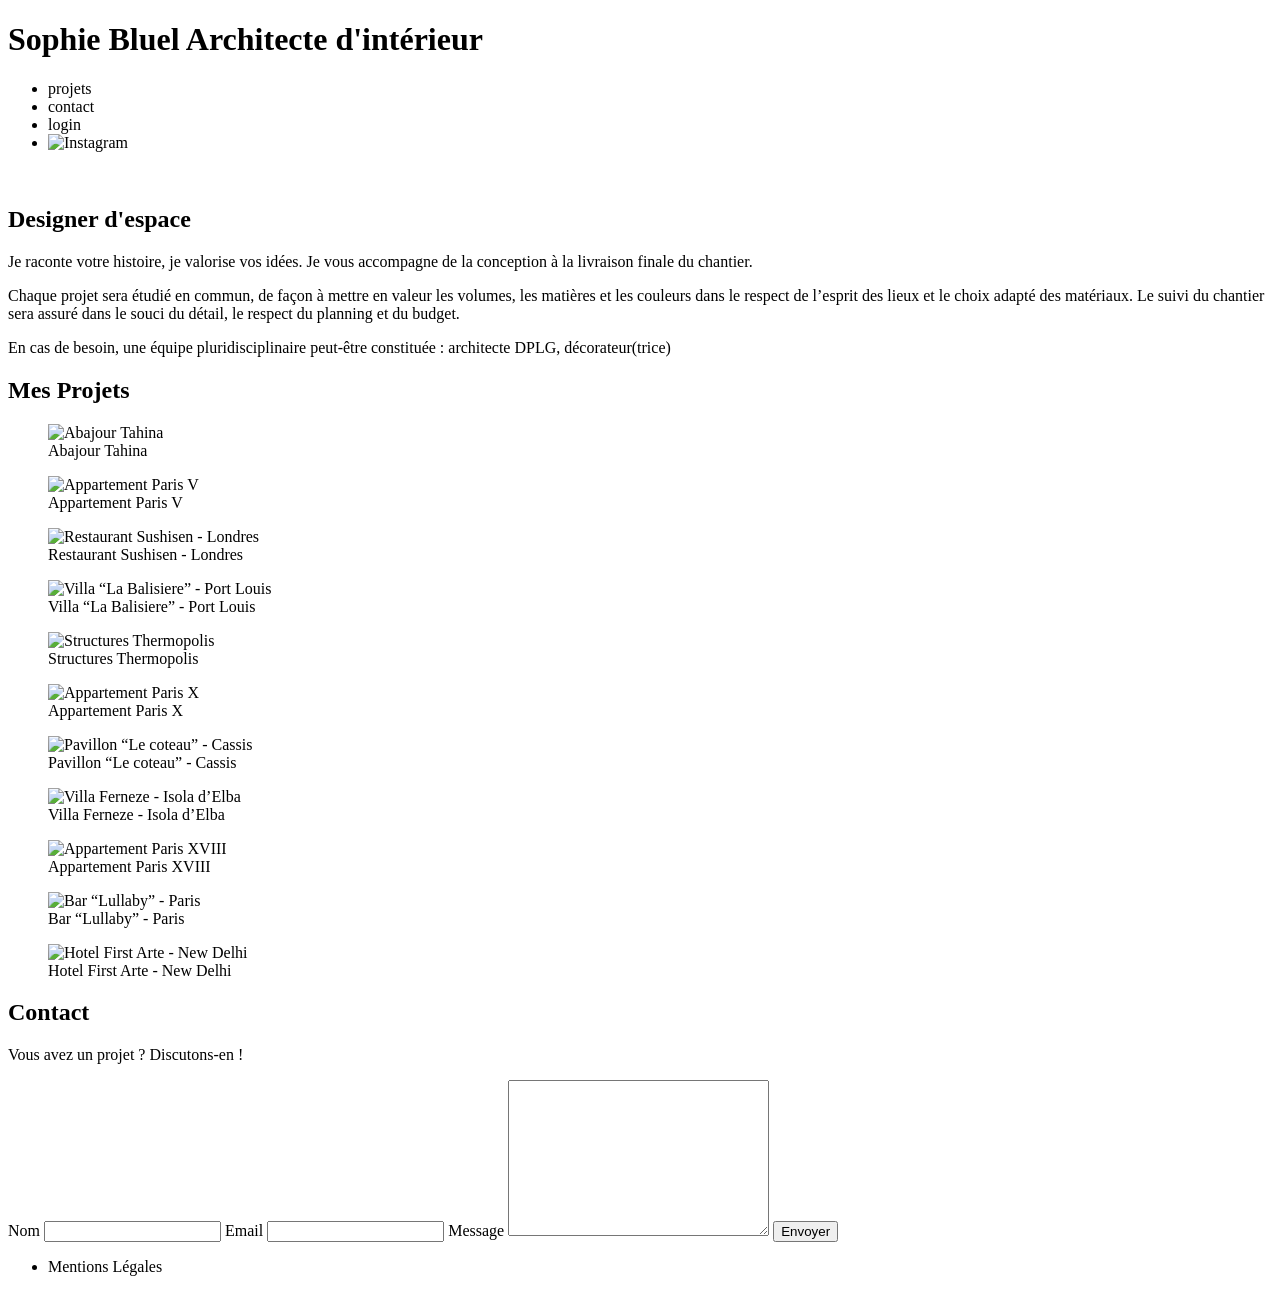
==== FrontEnd/index.html @ df0f7455 "first commit" ====
<!doctype html>
<html lang="fr">
  <head>
    <meta charset="UTF-8" />
    <title>Sophie Bluel - Architecte d'intérieur</title>
    <meta name="viewport" content="width=device-width, initial-scale=1.0" />
    <link rel="preconnect" href="https://fonts.googleapis.com" />
    <link rel="preconnect" href="https://fonts.gstatic.com" crossorigin />
    <link
      href="https://fonts.googleapis.com/css2?family=Syne:wght@700;800&family=Work+Sans&display=swap"
      rel="stylesheet"
    />
    <meta name="description" content="" />
    <link rel="stylesheet" href="./assets/style.css" />
  </head>
  <body>
    <header>
      <h1>Sophie Bluel <span>Architecte d'intérieur</span></h1>
      <nav>
        <ul>
          <li>projets</li>
          <li>contact</li>
          <li>login</li>
          <li><img src="./assets/icons/instagram.png" alt="Instagram" /></li>
        </ul>
      </nav>
    </header>
    <main>
      <section id="introduction">
        <figure>
          <img src="./assets/images/sophie-bluel.png" alt="" />
        </figure>
        <article>
          <h2>Designer d'espace</h2>
          <p>
            Je raconte votre histoire, je valorise vos idées. Je vous accompagne
            de la conception à la livraison finale du chantier.
          </p>
          <p>
            Chaque projet sera étudié en commun, de façon à mettre en valeur les
            volumes, les matières et les couleurs dans le respect de l’esprit
            des lieux et le choix adapté des matériaux. Le suivi du chantier
            sera assuré dans le souci du détail, le respect du planning et du
            budget.
          </p>
          <p>
            En cas de besoin, une équipe pluridisciplinaire peut-être constituée
            : architecte DPLG, décorateur(trice)
          </p>
        </article>
      </section>
      <section id="portfolio">
        <h2>Mes Projets</h2>
        <div class="gallery">
          <figure>
            <img src="assets/images/abajour-tahina.png" alt="Abajour Tahina" />
            <figcaption>Abajour Tahina</figcaption>
          </figure>
          <figure>
            <img
              src="assets/images/appartement-paris-v.png"
              alt="Appartement Paris V"
            />
            <figcaption>Appartement Paris V</figcaption>
          </figure>
          <figure>
            <img
              src="assets/images/restaurant-sushisen-londres.png"
              alt="Restaurant Sushisen - Londres"
            />
            <figcaption>Restaurant Sushisen - Londres</figcaption>
          </figure>
          <figure>
            <img
              src="assets/images/la-balisiere.png"
              alt="Villa “La Balisiere” - Port Louis"
            />
            <figcaption>Villa “La Balisiere” - Port Louis</figcaption>
          </figure>
          <figure>
            <img
              src="assets/images/structures-thermopolis.png"
              alt="Structures Thermopolis"
            />
            <figcaption>Structures Thermopolis</figcaption>
          </figure>
          <figure>
            <img
              src="assets/images/appartement-paris-x.png"
              alt="Appartement Paris X"
            />
            <figcaption>Appartement Paris X</figcaption>
          </figure>
          <figure>
            <img
              src="assets/images/le-coteau-cassis.png"
              alt="Pavillon “Le coteau” - Cassis"
            />
            <figcaption>Pavillon “Le coteau” - Cassis</figcaption>
          </figure>
          <figure>
            <img
              src="assets/images/villa-ferneze.png"
              alt="Villa Ferneze - Isola d’Elba"
            />
            <figcaption>Villa Ferneze - Isola d’Elba</figcaption>
          </figure>
          <figure>
            <img
              src="assets/images/appartement-paris-xviii.png"
              alt="Appartement Paris XVIII"
            />
            <figcaption>Appartement Paris XVIII</figcaption>
          </figure>
          <figure>
            <img
              src="assets/images/bar-lullaby-paris.png"
              alt="Bar “Lullaby” - Paris"
            />
            <figcaption>Bar “Lullaby” - Paris</figcaption>
          </figure>
          <figure>
            <img
              src="assets/images/hotel-first-arte-new-delhi.png"
              alt="Hotel First Arte - New Delhi"
            />
            <figcaption>Hotel First Arte - New Delhi</figcaption>
          </figure>
        </div>
      </section>
      <section id="contact">
        <h2>Contact</h2>
        <p>Vous avez un projet ? Discutons-en !</p>
        <form action="#" method="post">
          <label for="name">Nom</label>
          <input type="text" name="name" id="name" />
          <label for="email">Email</label>
          <input type="email" name="email" id="email" />
          <label for="message">Message</label>
          <textarea name="message" id="message" cols="30" rows="10"></textarea>
          <input type="submit" value="Envoyer" />
        </form>
      </section>
    </main>

    <footer>
      <nav>
        <ul>
          <li>Mentions Légales</li>
        </ul>
      </nav>
    </footer>
  </body>
</html>
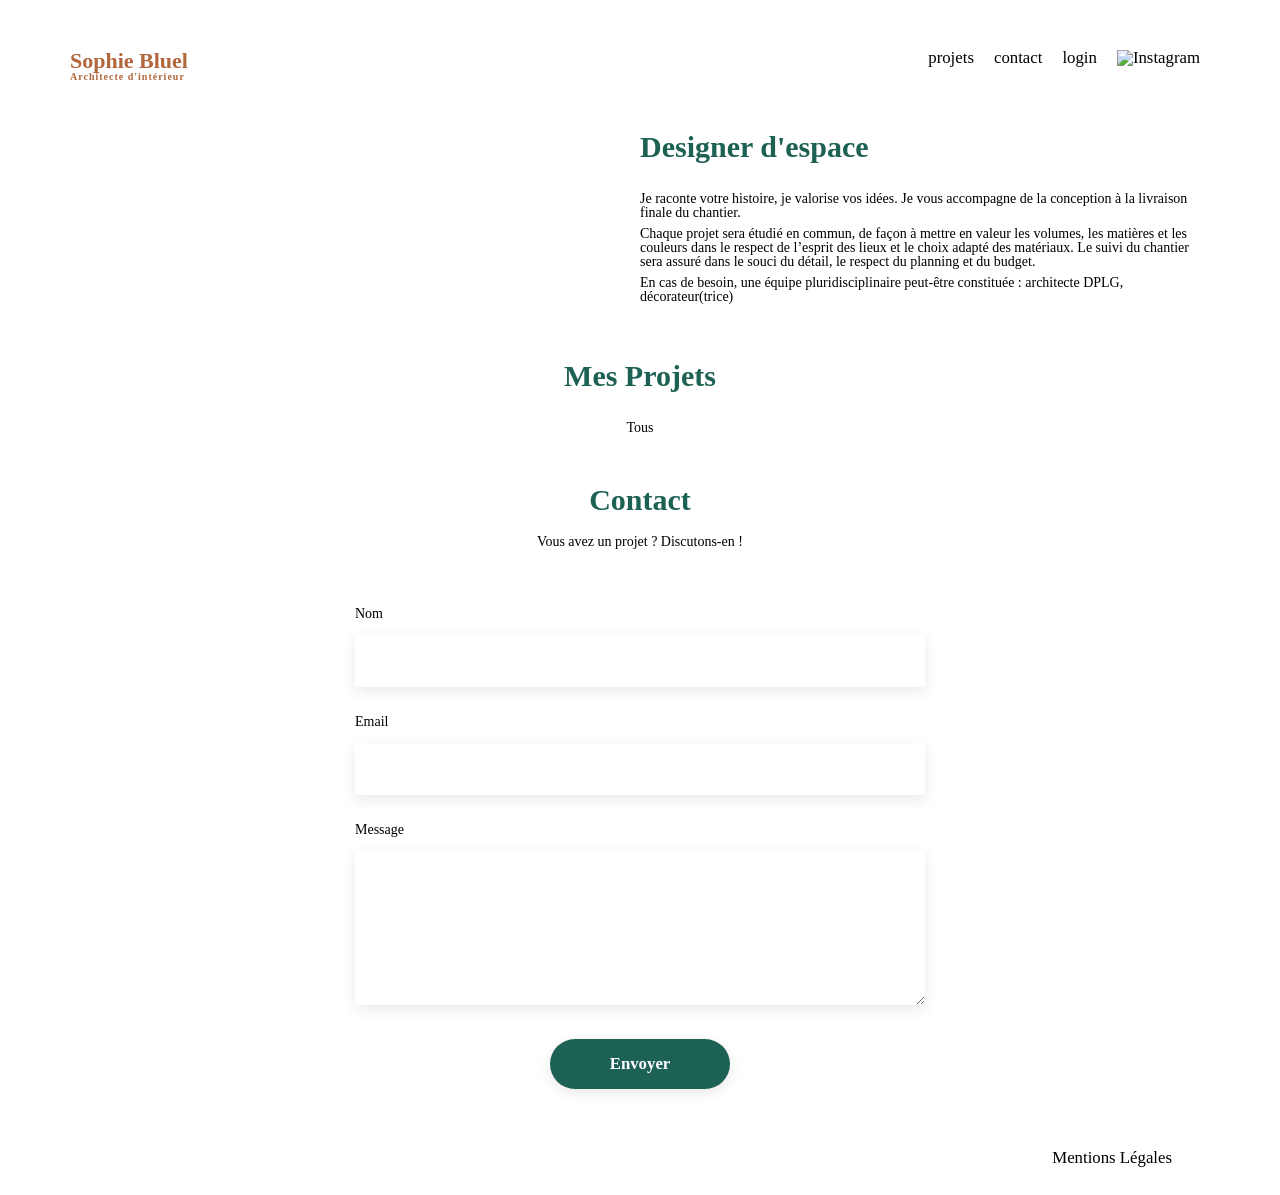
==== commit 321bac4f: "setFilter" ====
--- a/FrontEnd/index.html
+++ b/FrontEnd/index.html
@@ -12,6 +12,7 @@
     />
     <meta name="description" content="" />
     <link rel="stylesheet" href="./assets/style.css" />
+    <script src="./js/app.js" defer></script>
   </head>
   <body>
     <header>
@@ -51,82 +52,10 @@
       </section>
       <section id="portfolio">
         <h2>Mes Projets</h2>
-        <div class="gallery">
-          <figure>
-            <img src="assets/images/abajour-tahina.png" alt="Abajour Tahina" />
-            <figcaption>Abajour Tahina</figcaption>
-          </figure>
-          <figure>
-            <img
-              src="assets/images/appartement-paris-v.png"
-              alt="Appartement Paris V"
-            />
-            <figcaption>Appartement Paris V</figcaption>
-          </figure>
-          <figure>
-            <img
-              src="assets/images/restaurant-sushisen-londres.png"
-              alt="Restaurant Sushisen - Londres"
-            />
-            <figcaption>Restaurant Sushisen - Londres</figcaption>
-          </figure>
-          <figure>
-            <img
-              src="assets/images/la-balisiere.png"
-              alt="Villa “La Balisiere” - Port Louis"
-            />
-            <figcaption>Villa “La Balisiere” - Port Louis</figcaption>
-          </figure>
-          <figure>
-            <img
-              src="assets/images/structures-thermopolis.png"
-              alt="Structures Thermopolis"
-            />
-            <figcaption>Structures Thermopolis</figcaption>
-          </figure>
-          <figure>
-            <img
-              src="assets/images/appartement-paris-x.png"
-              alt="Appartement Paris X"
-            />
-            <figcaption>Appartement Paris X</figcaption>
-          </figure>
-          <figure>
-            <img
-              src="assets/images/le-coteau-cassis.png"
-              alt="Pavillon “Le coteau” - Cassis"
-            />
-            <figcaption>Pavillon “Le coteau” - Cassis</figcaption>
-          </figure>
-          <figure>
-            <img
-              src="assets/images/villa-ferneze.png"
-              alt="Villa Ferneze - Isola d’Elba"
-            />
-            <figcaption>Villa Ferneze - Isola d’Elba</figcaption>
-          </figure>
-          <figure>
-            <img
-              src="assets/images/appartement-paris-xviii.png"
-              alt="Appartement Paris XVIII"
-            />
-            <figcaption>Appartement Paris XVIII</figcaption>
-          </figure>
-          <figure>
-            <img
-              src="assets/images/bar-lullaby-paris.png"
-              alt="Bar “Lullaby” - Paris"
-            />
-            <figcaption>Bar “Lullaby” - Paris</figcaption>
-          </figure>
-          <figure>
-            <img
-              src="assets/images/hotel-first-arte-new-delhi.png"
-              alt="Hotel First Arte - New Delhi"
-            />
-            <figcaption>Hotel First Arte - New Delhi</figcaption>
-          </figure>
+        <div class="div-container">
+          <div>Tous</div>
         </div>
+        <div class="gallery"></div>
       </section>
       <section id="contact">
         <h2>Contact</h2>
--- a/FrontEnd/assets/style.css
+++ b/FrontEnd/assets/style.css
@@ -0,0 +1,194 @@
+/* http://meyerweb.com/eric/tools/css/reset/
+   v2.0 | 20110126
+   License: none (public domain)
+*/
+
+html, body, div, span, applet, object, iframe,
+h1, h2, h3, h4, h5, h6, p, blockquote, pre,
+a, abbr, acronym, address, big, cite, code,
+del, dfn, em, img, ins, kbd, q, s, samp,
+small, strike, strong, sub, sup, tt, var,
+b, u, i, center,
+dl, dt, dd, ol, ul, li,
+fieldset, form, label, legend,
+table, caption, tbody, tfoot, thead, tr, th, td,
+article, aside, canvas, details, embed,
+figure, figcaption, footer, header, hgroup,
+menu, nav, output, ruby, section, summary,
+time, mark, audio, video {
+	margin: 0;
+	padding: 0;
+	border: 0;
+	font-size: 100%;
+	font: inherit;
+	vertical-align: baseline;
+}
+/* HTML5 display-role reset for older browsers */
+article, aside, details, figcaption, figure,
+footer, header, hgroup, menu, nav, section {
+	display: block;
+}
+body {
+	line-height: 1;
+}
+ol, ul {
+	list-style: none;
+}
+blockquote, q {
+	quotes: none;
+}
+blockquote:before, blockquote:after,
+q:before, q:after {
+	content: '';
+	content: none;
+}
+table {
+	border-collapse: collapse;
+	border-spacing: 0;
+}
+/** end reset css**/
+body {
+	max-width: 1140px;
+	margin:auto;
+	font-family: 'Work Sans' ;
+	font-size: 14px;
+}
+header {
+	display: flex;
+	justify-content: space-between;
+	margin: 50px 0
+}
+section {
+	margin: 50px 0
+}
+
+h1{
+	display: flex;
+	flex-direction: column;
+	font-family: 'Syne';
+	font-size: 22px;
+	font-weight: 800;
+	color: #B1663C
+}
+
+h1 > span {
+	font-family: 'Work Sans';
+	font-size:10px;
+	letter-spacing: 0.1em;
+;
+}
+
+h2{
+	font-family: 'Syne';
+	font-weight: 700;
+	font-size: 30px;
+	color: #1D6154
+}
+nav ul {
+	display: flex;
+	align-items: center;
+	list-style-type: none;
+
+}
+nav li {
+	padding: 0 10px;
+	font-size: 1.2em;
+}
+
+li:hover {
+	color: #B1663C;
+}
+#introduction {
+	display: flex;
+	align-items: center;
+}
+#introduction figure {
+	flex: 1
+}
+#introduction img {
+	display: block;
+	margin: auto;
+	width: 80%;
+}
+
+#introduction article {
+	flex: 1
+}
+#introduction h2 {
+	margin-bottom: 1em;
+}
+
+#introduction p {
+	margin-bottom: 0.5em;
+}
+#portfolio h2 {
+	text-align: center;
+	margin-bottom: 1em;
+}
+.div-container {
+	width: 70%;
+	display: flex;
+	justify-content: space-around;
+	margin: 0 auto;
+}
+.gallery {
+	width: 100%;
+	display: grid;
+	grid-template-columns: 1fr 1fr 1fr;
+	grid-column-gap: 20px;
+	grid-row-gap: 20px;
+}
+
+.gallery img {
+	width: 100%;
+
+}
+#contact {
+	width: 50%;
+margin: auto;
+}
+#contact > * {
+	text-align: center;
+
+}
+#contact h2{
+	margin-bottom: 20px;
+}
+#contact form {
+	text-align: left;
+	margin-top:30px;
+	display: flex;
+	flex-direction: column;
+}
+
+#contact input {
+	height: 50px;
+	font-size: 1.2em;
+	border: none;
+	box-shadow: 0px 4px 14px rgba(0, 0, 0, 0.09);
+}
+#contact label {
+	margin: 2em 0 1em 0;
+}
+#contact textarea {
+	border: none;
+	box-shadow: 0px 4px 14px rgba(0, 0, 0, 0.09);
+}
+
+input[type="submit"]{
+	font-family: 'Syne';
+	font-weight: 700;
+	color: white;
+	background-color: #1D6154;
+	margin : 2em auto ;
+	width: 180px;
+	text-align: center;
+	border-radius: 60px ;
+}
+
+footer nav ul {
+	display: flex;
+	justify-content: flex-end;
+	margin: 2em
+}
+
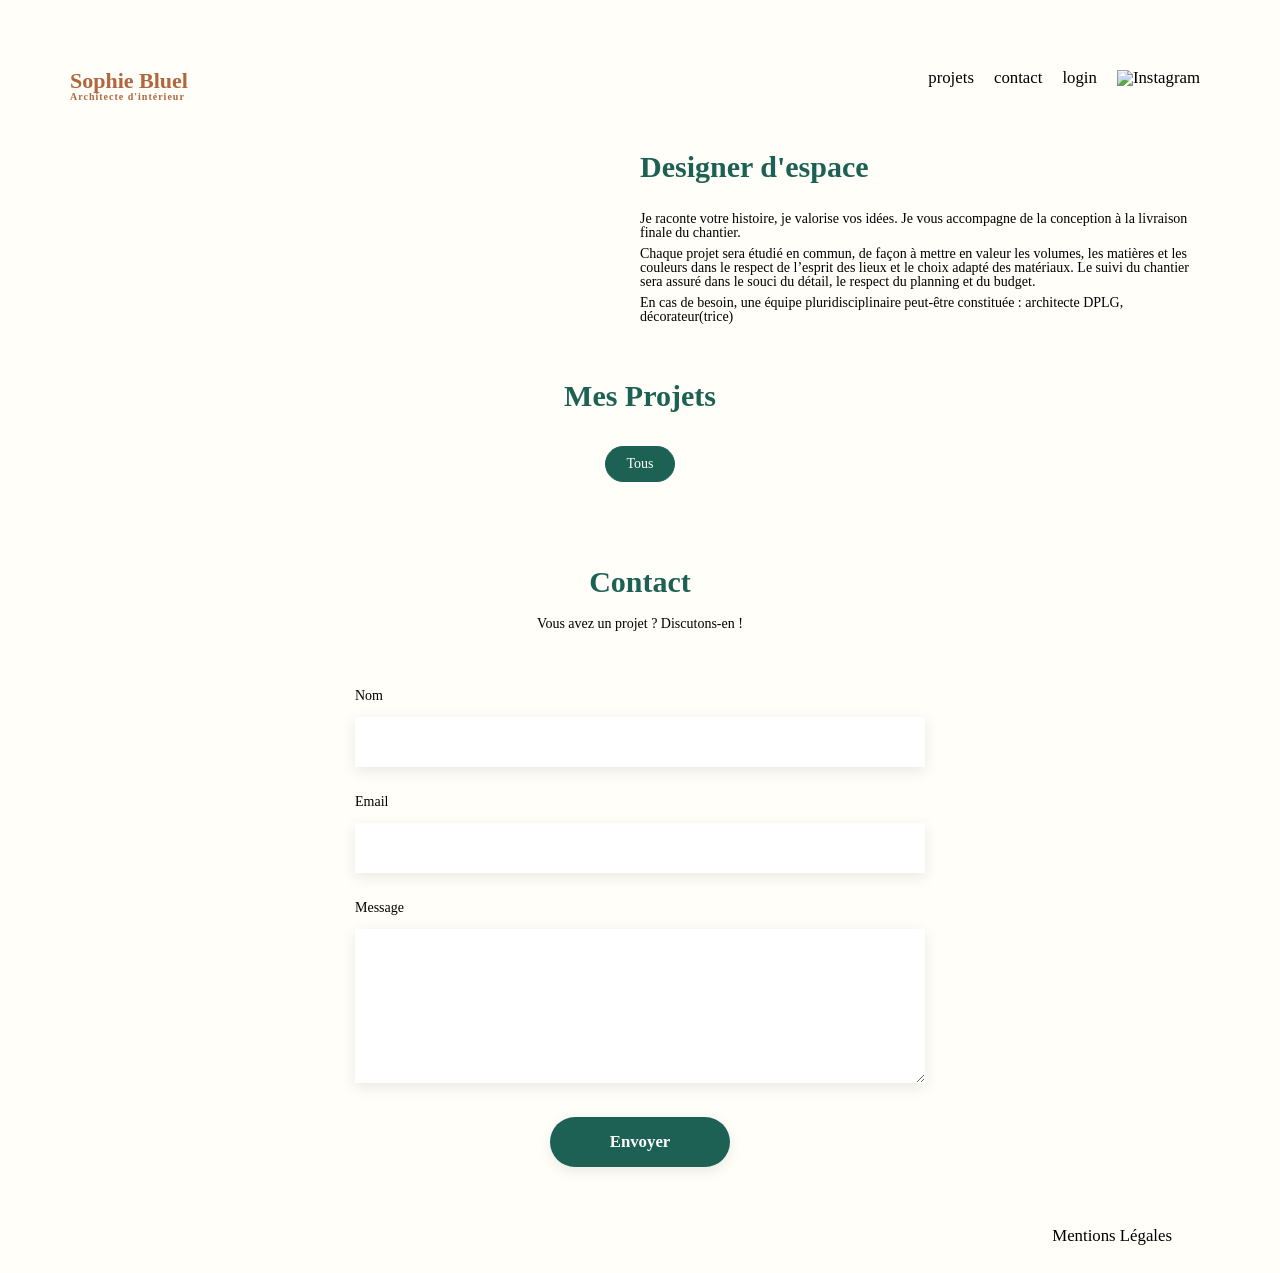
==== commit ae5b3e91: "projet presque fini" ====
--- a/FrontEnd/index.html
+++ b/FrontEnd/index.html
@@ -1,4 +1,4 @@
-<!doctype html>
+<!DOCTYPE html>
 <html lang="fr">
   <head>
     <meta charset="UTF-8" />
@@ -12,16 +12,78 @@
     />
     <meta name="description" content="" />
     <link rel="stylesheet" href="./assets/style.css" />
-    <script src="./js/app.js" defer></script>
+    <script
+      src="https://kit.fontawesome.com/2df4fe767c.js"
+      crossorigin="anonymous"
+    ></script>
+    <script src="js/app.js" defer></script>
   </head>
   <body>
+    <aside
+      id="modal1"
+      class="modal"
+      aria-hidden="true"
+      role="dialog"
+      aria-labelledby="titlemodal"
+      style="display: none"
+    >
+    <div class="modal-wrapper js-modal-stop">
+        <div class="gallery-modal">
+          <div class="close-button-container">
+            <button class="js-modal-close">
+              <i class="fa-solid fa-xmark"></i>
+            </button>
+          </div>
+          <h3>Galerie Photo</h3>
+          <div class="modal-gallery"></div>
+          <hr />
+          <div class="modal-button-container">
+            <button class="add-photo-button">Ajouter une photo</button>
+          </div>
+        </div>
+        <!--  -->
+        <div class="add-modal" style="display: none;">
+          <div class="modal-buttons-container">
+            <button class="js-modal-back">
+              <i class="fa-solid fa-arrow-left"></i>
+            </button>
+            <button class="js-modal-close">
+              <i class="fa-solid fa-xmark"></i>
+            </button>
+          </div>
+        
+        <h3>Ajout photo</h3>
+      <div class="form add-photo-form">
+        <form id="picture-form" action="#" method="post">
+          <div class="file-section">
+            <div id="photo-container"></div>
+            <div><i class="fa-regular fa-image picture-loaded"></i></div>
+            <label class="picture-loaded" for="file">+ Ajouter photo</label>
+            <input type="file" id="file" name="file" accept="image/png, image/jpeg" />
+            <p class="picture-loaded">jpg, png : 4mo max</p>
+          </div>
+          <label for="title">Titre</label>
+          <input type="text" name="title" id="title" />
+          <label for="category">Catégorie</label>
+          <select id="category" name="category" size="1">
+            <option value="1">Objets</option>
+            <option value="2">Appartements</option>
+            <option value="3">Hotels & restaurants</option>
+          </select>
+          <hr />
+          <input type="submit" value="Valider" />
+        </form>
+      </div>
+    </div>
+    </div>
+    </aside>
     <header>
       <h1>Sophie Bluel <span>Architecte d'intérieur</span></h1>
       <nav>
         <ul>
-          <li>projets</li>
-          <li>contact</li>
-          <li>login</li>
+          <li><a href="#portfolio">projets</a></li>
+          <li><a href="#contact">contact</a></li>
+          <li><a class="log-button" href="login.html">login</a></li>
           <li><img src="./assets/icons/instagram.png" alt="Instagram" /></li>
         </ul>
       </nav>
@@ -51,14 +113,18 @@
         </article>
       </section>
       <section id="portfolio">
-        <h2>Mes Projets</h2>
+        <div class="projets-container">
+          <h2 class="projets-title">Mes Projets</h2>
+          <a href="#modal1" style="display: none" class="js-modal js-modal-2"><i class="fa-regular fa-pen-to-square"></i>Mode édition</a>
+        </div>
+      
         <div class="div-container">
-          <div>Tous</div>
+          <div class="tous active-filter">Tous</div>
         </div>
         <div class="gallery"></div>
       </section>
-      <section id="contact">
-        <h2>Contact</h2>
+      <div class="form">
+        <h2 id="contact">Contact</h2>
         <p>Vous avez un projet ? Discutons-en !</p>
         <form action="#" method="post">
           <label for="name">Nom</label>
@@ -80,4 +146,4 @@
       </nav>
     </footer>
   </body>
-</html>
+</html>
--- a/FrontEnd/assets/style.css
+++ b/FrontEnd/assets/style.css
@@ -1,7 +1,23 @@
+.container {
+    display: flex;
+    align-items: center; /* Centre verticalement les éléments */
+	justify-content: center;
+}
+
+.container h2 {
+    text-align: center; /* Centre le texte à l'intérieur de h2 */
+}
+
+.container p {
+    margin-left: 10px; /* Ajuste l'espace entre h2 et p selon vos besoins */
+}
 /* http://meyerweb.com/eric/tools/css/reset/
    v2.0 | 20110126
    License: none (public domain)
 */
+* {
+	box-sizing: border-box;
+}
 
 html, body, div, span, applet, object, iframe,
 h1, h2, h3, h4, h5, h6, p, blockquote, pre,
@@ -23,6 +39,13 @@
 	font: inherit;
 	vertical-align: baseline;
 }
+a {
+	color: black;
+	text-decoration: none;
+}
+a:visited {
+	color: black;
+}
 /* HTML5 display-role reset for older browsers */
 article, aside, details, figcaption, figure,
 footer, header, hgroup, menu, nav, section {
@@ -30,6 +53,7 @@
 }
 body {
 	line-height: 1;
+	background-color: #FFFEF8;
 }
 ol, ul {
 	list-style: none;
@@ -52,6 +76,7 @@
 	margin:auto;
 	font-family: 'Work Sans' ;
 	font-size: 14px;
+	margin-top: 70px;
 }
 header {
 	display: flex;
@@ -123,13 +148,35 @@
 }
 #portfolio h2 {
 	text-align: center;
-	margin-bottom: 1em;
-}
+}
+
+.js-modal-2 {
+	padding-top: 10px;
+}
+
 .div-container {
-	width: 70%;
-	display: flex;
-	justify-content: space-around;
-	margin: 0 auto;
+    min-width: 550px;
+	width: 50%;
+    display: flex;
+    justify-content: space-evenly;
+    margin: 35px auto;
+}
+.div-container > * {
+	padding: 10px 20px;
+	border: 1px solid #1D6154;
+	border-radius: 25px;
+	font-family: 'Syne';
+	color: #1D6154;
+	cursor: pointer;
+}
+.div-container > *:hover{
+	background-color: #1D6154;
+	color: white;
+}
+
+.active-filter {
+	background-color: #1D6154;
+	color: white;
 }
 .gallery {
 	width: 100%;
@@ -141,40 +188,141 @@
 
 .gallery img {
 	width: 100%;
-
-}
-#contact {
+	height: 500px;
+    overflow: hidden;
+	object-fit: cover;
+}
+
+.close-button-container{
+    display: flex;
+    justify-content: flex-end;
+}
+.modal-buttons-container{
+	display: flex;
+    justify-content: space-between;
+}
+
+
+.projets-title {
+	margin-bottom: 0;
+}
+
+.projets-container {
+    display: flex;
+    justify-content: center; /* Pour aligner verticalement les éléments */
+    gap: 10px; /* Pour ajouter un espace entre les éléments, si nécessaire */
+}
+
+
+
+
+.js-modal-close {
+    border: none;
+    background-color: white;
+    font-size: 18px;
+}
+.js-modal-back {
+	border: none;
+    background-color: white;
+    font-size: 18px;
+}
+.modal-wrapper h3 {
+    font-size: 18px;
+    text-align: center;
+    display: block;
+    margin-bottom: 40px;
+}
+.modal-gallery {
+    width: 100%;
+	display: grid;
+	grid-template-columns: 1fr 1fr 1fr 1fr 1fr;
+	grid-column-gap: 20px;
+	grid-row-gap: 20px;
+}
+.modal-gallery img {
+	width: 100%;
+}
+.modal-wrapper hr {
+    margin-top: 30px;
+	width: 100%;
+}
+.modal-button-container{
+    display: flex;
+    justify-content: center;
+}
+.add-photo-button {
+    padding: 10px 20px;
+    margin-top: 10px;
+    border: 1px solid #1D6154;
+    border-radius: 25px;
+    font-family: 'Syne';
+    color: white;
+    cursor: pointer;
+    background-color: #1D6154;
+    width: 250px;
+}
+.image-container {
+    position: relative;
+    display: inline-block;
+}
+
+.image-container img {
+    display: block;
+}
+
+.image-container .overlay-icon {
+    position: absolute;
+    top: 6px; /* Ajustez cette valeur pour placer l'icône en fonction de vos besoins */
+    right: 6px; /* Ajustez cette valeur pour placer l'icône en fonction de vos besoins */
+    font-size: 16px; /* Ajustez cette valeur pour la taille de l'icône */
+    cursor: pointer;
+    background-color: black;
+    color: white;
+    padding: 4px;
+    border-radius: 10%;
+}
+.form {
 	width: 50%;
-margin: auto;
-}
-#contact > * {
+	margin: auto;
+}
+.form > * {
 	text-align: center;
-
-}
-#contact h2{
+	
+}
+.form h2{
 	margin-bottom: 20px;
 }
-#contact form {
+.form form {
 	text-align: left;
 	margin-top:30px;
 	display: flex;
 	flex-direction: column;
 }
 
-#contact input {
+.form input {
 	height: 50px;
 	font-size: 1.2em;
 	border: none;
 	box-shadow: 0px 4px 14px rgba(0, 0, 0, 0.09);
 }
-#contact label {
-	margin: 2em 0 1em 0;
-}
-#contact textarea {
+
+.form select {
+	height: 50px;
+	font-size: 1.2em;
 	border: none;
 	box-shadow: 0px 4px 14px rgba(0, 0, 0, 0.09);
 }
 
+.form label {
+	margin: 2em 0 1em 0;
+}
+.form textarea {
+	border: none;
+	box-shadow: 0px 4px 14px rgba(0, 0, 0, 0.09);
+}
+.add-photo-form {
+	width: 70%;
+}
 input[type="submit"]{
 	font-family: 'Syne';
 	font-weight: 700;
@@ -192,3 +340,87 @@
 	margin: 2em
 }
 
+.error-login {
+	background-color: #B84947;
+	color: white;
+	display: flex;
+	justify-content: center;
+	padding: 10px;
+}
+
+.edit {
+	background-color: black;
+	color: white;
+	height: 50px;
+	display: flex;
+	justify-content: center;
+	align-items: center;
+	width: 100vw; /* Utilisez 100vw pour la largeur complète de la fenêtre */
+	position: absolute; /* Positionnement absolu pour sortir du flux */
+	left: 0; /* Alignez à gauche de la fenêtre */
+	top: 0; /* Positionnez en haut, ajustez si nécessaire */
+}
+
+.edit a {
+	color: white;
+}
+.edit a:visited {
+	color: white;
+}
+
+/* modal */
+
+.modal {
+	position: fixed;
+	display: flex;
+	align-items: center;
+	justify-content: center;
+	top: 0;
+	left: 0;
+	width: 100%;
+	height: 100%;
+	background: rgba(0, 0,0,0.8);
+}
+
+.modal-wrapper {
+	overflow: auto;
+	width: 600px;
+	max-width: calc(100vh - 20px);
+	max-height: calc(100vh - 20px);
+	padding: 20px;
+	background-color: white;
+}
+
+.file-section {
+	background-color: #E8F1F6;
+	display: flex;
+	flex-direction: column;
+	align-items: center;
+	padding: 10px;
+}
+
+.file-section label {
+	padding: 10px 20px;
+    margin-top: 10px;
+    border-radius: 25px;
+    font-family: 'Syne';
+    color: white;
+    cursor: pointer;
+    background-color: #B9C5CC;
+	color: #306685;
+    width: 170px;
+	text-align: center;
+}
+
+.fa-image {
+	color: #B9C5CC;
+	font-size: 50px;
+	margin-top: 5px;
+}
+
+#photo-container {
+	width: 80%;
+}
+#photo-container img {
+	width: 100%;
+}
